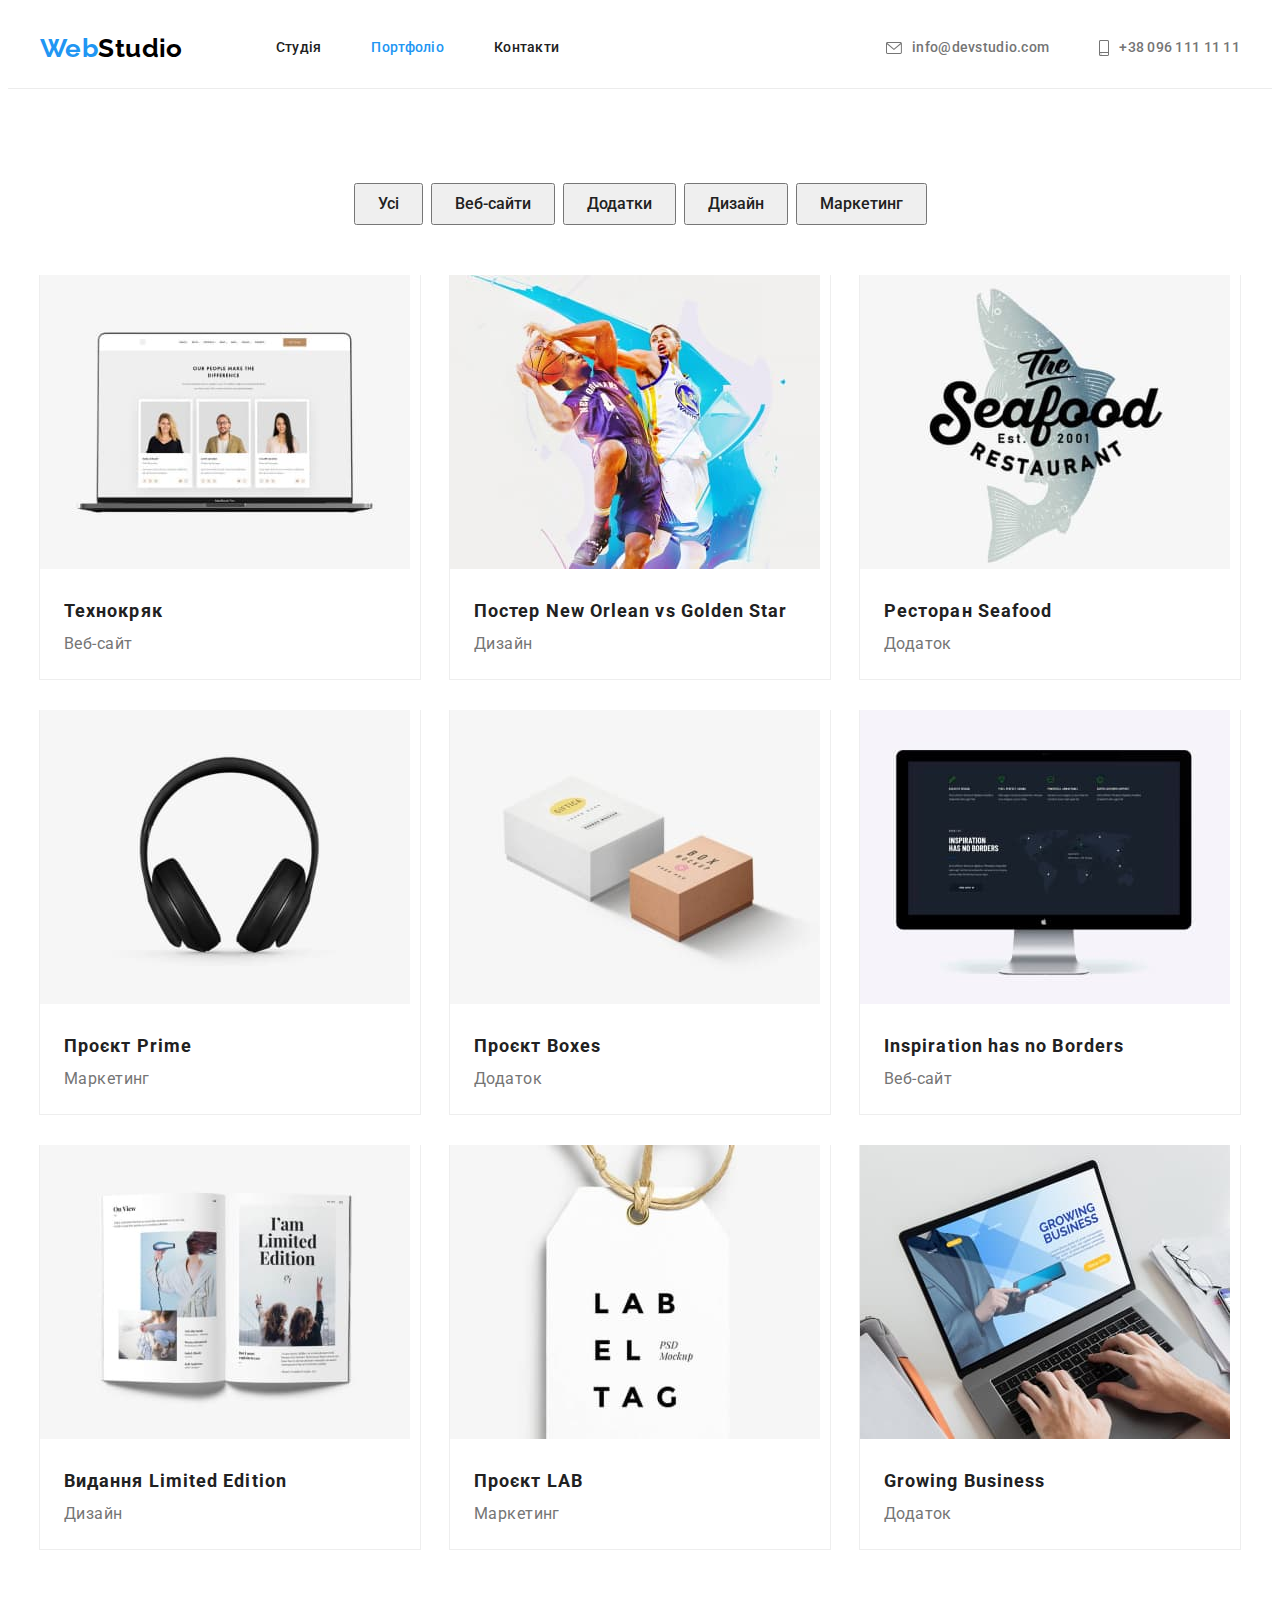
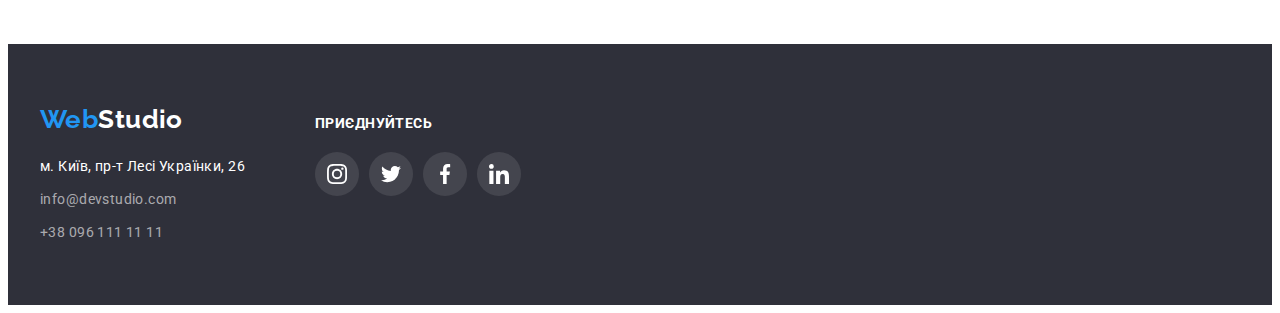
==== portfolio.html @ 62aad078 "Initial commit" ====
<!DOCTYPE html>
<html lang="uk">
  <head>
    <meta charset="UTF-8" />
    <meta name="viewport" content="width=device-width, initial-scale=1.0" />
    <title>Document</title>
    <link
      href="https://fonts.googleapis.com/css2?family=Raleway:wght@700&family=Roboto:wght@400;500;700;900&display=swap"
      rel="stylesheet"
    />
    <link
      rel="stylesheet"
      href="https://cdnjs.cloudflare.com/ajax/libs/modern-normalize/1.1.0/modern-normalize.min.css"
      integrity="sha512-wpPYUAdjBVSE4KJnH1VR1HeZfpl1ub8YT/NKx4PuQ5NmX2tKuGu6U/JRp5y+Y8XG2tV+wKQpNHVUX03MfMFn9Q=="
      crossorigin="anonymous"
      referrerpolicy="no-referrer"
    />
    <link rel="stylesheet" href="./css/style.css" />
  </head>
  <body>
    <div class="portfolio-page">
      <!-- Header -->
      <header class="page-header">
        <div class="container header-box">
          <!-- Navigation -->
          <nav class="nav">
            <!-- logo -->
            <a class="link logo" href="index.html" lang="en"
              >Web<span class="header-studio">Studio</span></a
            >
            <!-- site-nav -->
            <ul class="site-nav list">
              <li class="item">
                <a class="link site-nav-link" href="index.html">Студія</a>
              </li>
              <li class="item">
                <a class="link site-nav-link current" href="./portfolio.html">Портфоліо</a>
              </li>
              <li class="item"><a class="link site-nav-link" href="">Контакти</a></li>
            </ul>
          </nav>

          <!-- contacts-nav -->
          <ul class="contacts-nav list">
            <li class="contact-box">
              <a class="link contacts-nav-link" href="mailto:info@devstudio.com"
                ><svg class="icon" width="16" height="12">
                  <use href="./images/symbol-defs.svg#envelope"></use>
                </svg>
                info@devstudio.com</a
              >
            </li>
            <li class="contact-box">
              <a class="link contacts-nav-link" href="tel:+380961111111">
                <svg class="icon" width="10" height="16">
                  <use href="./images/symbol-defs.svg#smartphone"></use></svg
                >+38 096 111 11 11</a
              >
            </li>
          </ul>
        </div>
      </header>

      <!-- Unique page content -->
      <main>
        <section class="section filters">
          <div class="container">
            <h2 class="section-header display-none">Фільтри</h2>

            <!-- btn-box -->
            <ul class="list btn-box">
              <li><button class="button filters-btn" type="button">Усі</button></li>
              <li><button class="button filters-btn" type="button">Веб-сайти</button></li>
              <li><button class="button filters-btn" type="button">Додатки</button></li>
              <li><button class="button filters-btn" type="button">Дизайн</button></li>
              <li><button class="button filters-btn" type="button">Маркетинг</button></li>
            </ul>

            <!-- Projects -->
            <ul class="list projects">
              <!-- Project 1-->
              <li class="project">
                <a class="link" href="">
                  <img src="./images/notebook.jpg" alt="ноутбук" width="370" height="294" />
                  <div class="project-text">
                    <h3 class="filters-header">Технокряк</h3>
                    <p class="filters-description">Веб-сайт</p>
                  </div>
                </a>
              </li>
              <!-- Project 2 -->
              <li class="project">
                <a class="link" href="">
                  <img
                    src="./images/poster-basketball.jpg"
                    alt="плакат баскетбол"
                    width="370"
                    height="294"
                  />
                  <div class="project-text">
                    <h3 class="filters-header">Постер New Orlean vs Golden Star</h3>
                    <p class="filters-description">Дизайн</p>
                  </div>
                </a>
              </li>
              <!-- Project 3 -->
              <li class="project">
                <a class="link" href="">
                  <img
                    src="./images/seadfood-restaurant.jpg"
                    alt="ресторан морепродуктів"
                    width="370"
                    height="294"
                  />
                  <div class="project-text">
                    <h3 class="filters-header">Ресторан Seafood</h3>
                    <p class="filters-description">Додаток</p>
                  </div>
                </a>
              </li>
              <!-- Project 4 -->
              <li class="project">
                <a class="link" href="">
                  <img src="./images/headphone.jpg" alt="навушники" width="370" height="294" />
                  <div class="project-text">
                    <h3 class="filters-header">Проєкт Prime</h3>
                    <p class="filters-description">Маркетинг</p>
                  </div>
                </a>
              </li>
              <!-- Project 5 -->
              <li class="project">
                <a class="link" href="">
                  <img src="./images/boxes.jpg" alt="ящики" width="370" height="294" />
                  <div class="project-text">
                    <h3 class="filters-header">Проєкт Boxes</h3>
                    <p class="filters-description">Додаток</p>
                  </div>
                </a>
              </li>
              <!-- Project 6 -->
              <li class="project">
                <a class="link" href="">
                  <img src="./images/monitor.jpg" alt="монітор" width="370" height="294" />
                  <div class="project-text">
                    <h3 class="filters-header">Inspiration has no Borders</h3>
                    <p class="filters-description">Веб-сайт</p>
                  </div>
                </a>
              </li>
              <!-- Project 7 -->
              <li class="project">
                <a class="link" href="">
                  <img
                    src="./images/openning-book.jpg"
                    alt="відкриття книги"
                    width="370"
                    height="294"
                  />
                  <div class="project-text">
                    <h3 class="filters-header">Видання Limited Edition</h3>
                    <p class="filters-description">Дизайн</p>
                  </div>
                </a>
              </li>
              <!-- Project 8 -->
              <li class="project">
                <a class="link" href="">
                  <img
                    src="./images/label-lab.jpg"
                    alt="етикеткa лабораторія"
                    width="370"
                    height="294"
                  />
                  <div class="project-text">
                    <h3 class="filters-header">Проєкт LAB</h3>
                    <p class="filters-description">Маркетинг</p>
                  </div>
                </a>
              </li>
              <!-- Project 9 -->
              <li class="project">
                <a class="link" href="">
                  <img src="./images/typing.jpg" alt="введення тексту" width="370" height="294" />
                  <div class="project-text">
                    <h3 class="filters-header">Growing Business</h3>
                    <p class="filters-description">Додаток</p>
                  </div>
                </a>
              </li>
            </ul>
          </div>
        </section>
      </main>
      <!-- Footer -->
      <footer class="footer">
        <div class="container">
          <div class="footer-box">
            <div class="address-box">
              <a class="link logo" href="index.html" lang="en"
                >Web<span class="footer-studio">Studio</span></a
              >
              <address class="address">
                м. Київ, пр-т Лесі Українки, 26
                <ul class="list">
                  <li>
                    <a class="link address-link" href="mailto:info@devstudio.com"
                      >info@devstudio.com</a
                    >
                  </li>
                  <li>
                    <a class="link address-link" href="tel:+380961111111">+38 096 111 11 11</a>
                  </li>
                </ul>
              </address>
            </div>
            <div class="footer-social-box">
              <p class="text">приєднуйтесь</p>
              <ul class="footer-social-icons list">
                <li>
                  <a class="social-link" href="https://instagram.com">
                    <svg class="social-icon" width="20" height="20">
                      <use href="./images/symbol-defs.svg#instagram"></use>
                    </svg>
                  </a>
                </li>
                <li>
                  <a class="social-link" href="https://twitter.com">
                    <svg class="social-icon" width="20" height="20">
                      <use href="./images/symbol-defs.svg#twitter"></use>
                    </svg>
                  </a>
                </li>
                <li>
                  <a class="social-link" href="https://facebook.com">
                    <svg class="social-icon" width="20" height="20">
                      <use href="./images/symbol-defs.svg#facebook"></use>
                    </svg>
                  </a>
                </li>
                <li>
                  <a class="social-link" href="https://www.linkedin.com">
                    <svg class="social-icon" width="20" height="20">
                      <use href="./images/symbol-defs.svg#linked"></use>
                    </svg>
                  </a>
                </li>
              </ul>
            </div>
          </div>
        </div>
      </footer>
    </div>
  </body>
</html>
---- css/style.css ----
:root {
  --padding-container: 15px;
  --value-columns: 3;
  --offset-projects: 30px;
  --main-color: #212121;
  --secondary-color: #757575;
  --head-color: #000;
  --accent-color: #2196f3;
  --primary-white-color: #fff;
  --color-address-link: rgba(255, 255, 255, 0.6);
  --btn-active: #188ce8;
  --bgcolor-main: #f5f5f5;
  --bgcolor-secondary: #2f303a;
  --bgcolor-team: #f5f4fa;
  --outline-project: #eee;
  --border-header: #ececec;
  --color-icons: #afb1b8;
  --color-social-header: #44454e;
}

/* reset styles */
h1,
h2,
h3,
h4,
p,
ul {
  margin: 0;
  padding: 0;
}

/* common styles */
body {
  font: 400 14px/1.14 'Roboto', sans-serif;
  letter-spacing: 0.03em;
  color: var(--main-color);
  background-color: var(--primary-white-color);
}

.container {
  width: 1200px;
  margin-left: auto;
  margin-right: auto;
  padding-left: var(--padding-container);
  padding-right: var(--padding-container);
}

.section {
  padding-top: 94px;
  padding-bottom: 94px;
}

.display-none {
  display: none;
}

.button {
  cursor: pointer;
  font-family: 'Roboto', sans-serif;
}

.list {
  list-style: none;
}

.link {
  text-decoration: none;
  font-size: inherit;
  line-height: inherit;
}
.img-block {
  display: block;
}
/* -----Header ----*/
.main-page .header {
  border-bottom: 1px solid transparent;
}
.page-header {
  border-bottom: 1px solid var(--border-header);
}
.header-box {
  display: flex;
  align-items: center;
}

/* navigation */
.nav {
  display: flex;
  align-items: center;
}

/* logo */
.logo {
  color: var(--accent-color);
  font: 700 26px/1.19 'Raleway', sans-serif;
}
.nav > .logo {
  margin-right: 93px;
}
.header-studio {
  color: var(--head-color);
}

/* common links */
.site-nav-link,
.contacts-nav-link {
  display: block;
  padding-top: 32px;
  padding-bottom: 32px;
  font-weight: 500;
  letter-spacing: 0.02em;
}

/* site-nav */
.site-nav {
  display: flex;
}
/* site-nav links */
.site-nav-link {
  color: var(--main-color);
}
.site-nav-link:hover,
.site-nav-link:focus {
  color: var(--accent-color);
}
.site-nav > .item + .item {
  margin-left: 50px;
}
.site-nav-link.current {
  color: var(--accent-color);
}

/* contacts-nav */
.contacts-nav {
  display: flex;
  gap: 50px;
  margin-left: auto;
}

.contact-box {
  display: flex;
  align-items: center;
}
.contact-box > .icon {
  fill: var(--secondary-color);
}
/* contacts-nav links */
.contacts-nav-link {
  color: var(--secondary-color);
  display: flex;
  align-items: center;
}

.contacts-nav-link:hover,
.contacts-nav-link:focus,
.address-link:hover,
.address-link:focus {
  color: var(--accent-color);
}
.contacts-nav-link > .icon {
  margin-right: 10px;
  fill: currentColor;
}

/*------ Main studio------ */
/* common styles */
.section-header {
  margin-bottom: 50px;
  font-weight: 700;
  font-size: 36px;
  /* 42/36=1.166.. */
  line-height: 1.17;
  text-align: center;
}
/* poster */
.poster {
  height: 600px;
  max-width: 1600px;
  margin-left: auto;
  margin-right: auto;
  padding-top: 200px;
  padding-bottom: 200px;
  background-image: linear-gradient(to right, rgba(47, 48, 58, 0.4), rgba(47, 48, 58, 0.4)),
    url(../images/poster.jpg);
  background-repeat: no-repeat;
  text-align: center;
}
.poster-header {
  margin-bottom: 30px;
  font-weight: 900;
  font-size: 44px;
  line-height: 1.36;
  color: var(--primary-white-color);
  text-transform: uppercase;
}

.poster-btn {
  padding: 10px 32px;
  border-radius: 4px;

  font-weight: 700;
  font-size: 16px;
  line-height: 1.88;
  align-items: center;
  text-align: center;
  letter-spacing: 0.06em;
  color: var(--primary-white-color);
  background-color: var(--accent-color);
  box-shadow: 0px 4px 4px rgba(0, 0, 0, 0.15);
}
.poster-btn:active {
  background-color: var(--btn-active);
}

/* Features */

.features-box {
  display: flex;
  gap: 30px;
}
.feature-item {
  flex-basis: 270px;
}

.feature-item::before {
  content: '';
  display: block;
  height: 120px;
  margin-bottom: 30px;
  background-color: var(--bgcolor-team);
  background-repeat: no-repeat;
  background-size: contain;
  background-position: center;
  border-radius: 5px;
}
.item1::before {
  background-image: url(../images/antenna.svg);
}
.item2::before {
  background-image: url(../images/clock.svg);
}
.item3::before {
  background-image: url(../images/diagram.svg);
}
.item4::before {
  background-image: url(../images/astronaut.svg);
}

.feature-header {
  margin-bottom: 10px;
  font-weight: 700;
  font-size: inherit;
  line-height: inherit;
  text-transform: uppercase;
}
.feature-description {
  line-height: 1.71;
  color: var(--secondary-color);
}

/* Doing */
.doing {
  padding-top: 0;
}
.doing-box {
  display: flex;
  justify-content: space-between;
}

/* Team */
.team {
  line-height: 1.18;
  background-color: var(--bgcolor-team);
}
.team-box {
  display: flex;
  justify-content: space-between;
}
.team-card {
  border-radius: 1%;
  background-color: var(--primary-white-color);
  box-shadow: 1px 2px 5px -2px var(--secondary-color), -1px 2px 5px -2px var(--secondary-color);
}
.team-text {
  padding-top: 30px;
  padding-bottom: 30px;
  text-align: center;
}
.team-header {
  padding-bottom: 10px;
  font-weight: 500;
  font-size: 16px;
}

.team-description {
  font-size: 16px;
  color: var(--secondary-color);
}

.social-box {
  width: 100%;
  padding: 16px 32px 0;
  display: flex;
  align-items: center;
  gap: 10px;
  justify-content: space-between;
  color: var(--color-icons);
}
.social-link {
  width: 44px;
  height: 44px;
  display: block;
  border-radius: 50%;
  display: flex;
  justify-content: center;
  align-items: center;
  color: inherit;
}
.social-icon {
  --color2: currentColor;
}

.social-link:hover,
.social-link:focus {
  background-color: var(--accent-color);
  color: var(--primary-white-color);
}

/* Clients */

.clients-box {
  display: flex;
  justify-content: space-between;
}

.clients-item .icon {
  --color2: currentColor;
}
.client-link {
  width: 170px;
  height: 92px;
  display: flex;
  justify-content: center;
  align-items: center;
  border-radius: 4px;
  border: 1px solid var(--color-icons);
  color: var(--color-icons);
}
.client-link:hover,
.client-link:focus {
  color: var(--accent-color);
  border-color: var(--accent-color);
}

/*------ Main portfolio -------*/

/* btn-box */
.btn-box {
  display: flex;
  justify-content: center;
  gap: 8px;
  margin-bottom: 50px;
}

.filters-btn {
  padding: 6px 22px;
  font-weight: 500;
  font-size: 16px;
  line-height: 1.62;
  text-align: center;
  color: var(--main-color);
}
.filters-btn:active,
.filters-btn:hover,
.filters-btn:focus {
  color: var(--primary-white-color);
  background-color: var(--btn-active);
  box-shadow: 0 8px 8px -8px var(--secondary-color);
}
/* Projects */
.projects {
  margin-top: calc(-1 * var(--offset-projects));
  margin-left: calc(-1 * var(--offset-projects));
  display: flex;
  flex-wrap: wrap;
}

.project {
  flex-basis: calc(
    (100% - 2 * var(--padding-container) - var(--offset-projects) * (var(--value-columns) - 1)) /
      var(--value-columns)
  );
  margin-top: var(--offset-projects);
  margin-left: var(--offset-projects);

  box-shadow: 1px 0 var(--outline-project), -1px 0 var(--outline-project);
  border-bottom: 1px solid var(--outline-project);
}
.project:hover {
  box-shadow: 3px 4px 5px 1px var(--outline-project), -3px 0 5px var(--outline-project);
}

.project > img {
  display: block;
}
.project-text {
  padding: 20px 24px;
}

.filters-header {
  font-weight: 700;
  font-size: 18px;
  line-height: 2;
  letter-spacing: 0.06em;
  color: var(--main-color);
}

.filters-description {
  font-size: 16px;
  line-height: 1.88;
  color: var(--secondary-color);
}
/*------ Footer -------*/
.footer {
  padding-top: 60px;
  padding-bottom: 60px;
  background-color: var(--bgcolor-secondary);
}
.footer-box {
  display: flex;
  align-items: baseline;
}
.footer-social-box {
  margin-left: 70px;
  color: var(--primary-white-color);
}
.footer-social-box .text {
  text-transform: uppercase;
  font-weight: 700;
}
.footer-social-icons {
  margin-top: 20px;
  display: flex;
  gap: 10px;
}

.footer-social-icons .social-link {
  background-color: var(--color-social-header);
}
.footer-social-icons .social-link:hover,
.footer-social-icons .social-link:focus {
  background-color: var(--accent-color);
}
/* .footer-social-icons a:hover .social-icon,
.footer-social-icons a:focus .social-icon {
  background-color: var(--accent-color);
} */
/* logo */
.footer-studio {
  color: var(--primary-white-color);
}
/* address */
.address {
  margin-top: 20px;
  font-style: normal;
  line-height: 1.71;
  color: var(--primary-white-color);
}

.address-link {
  display: block;
  margin-top: 9px;
  color: var(--color-address-link);
}
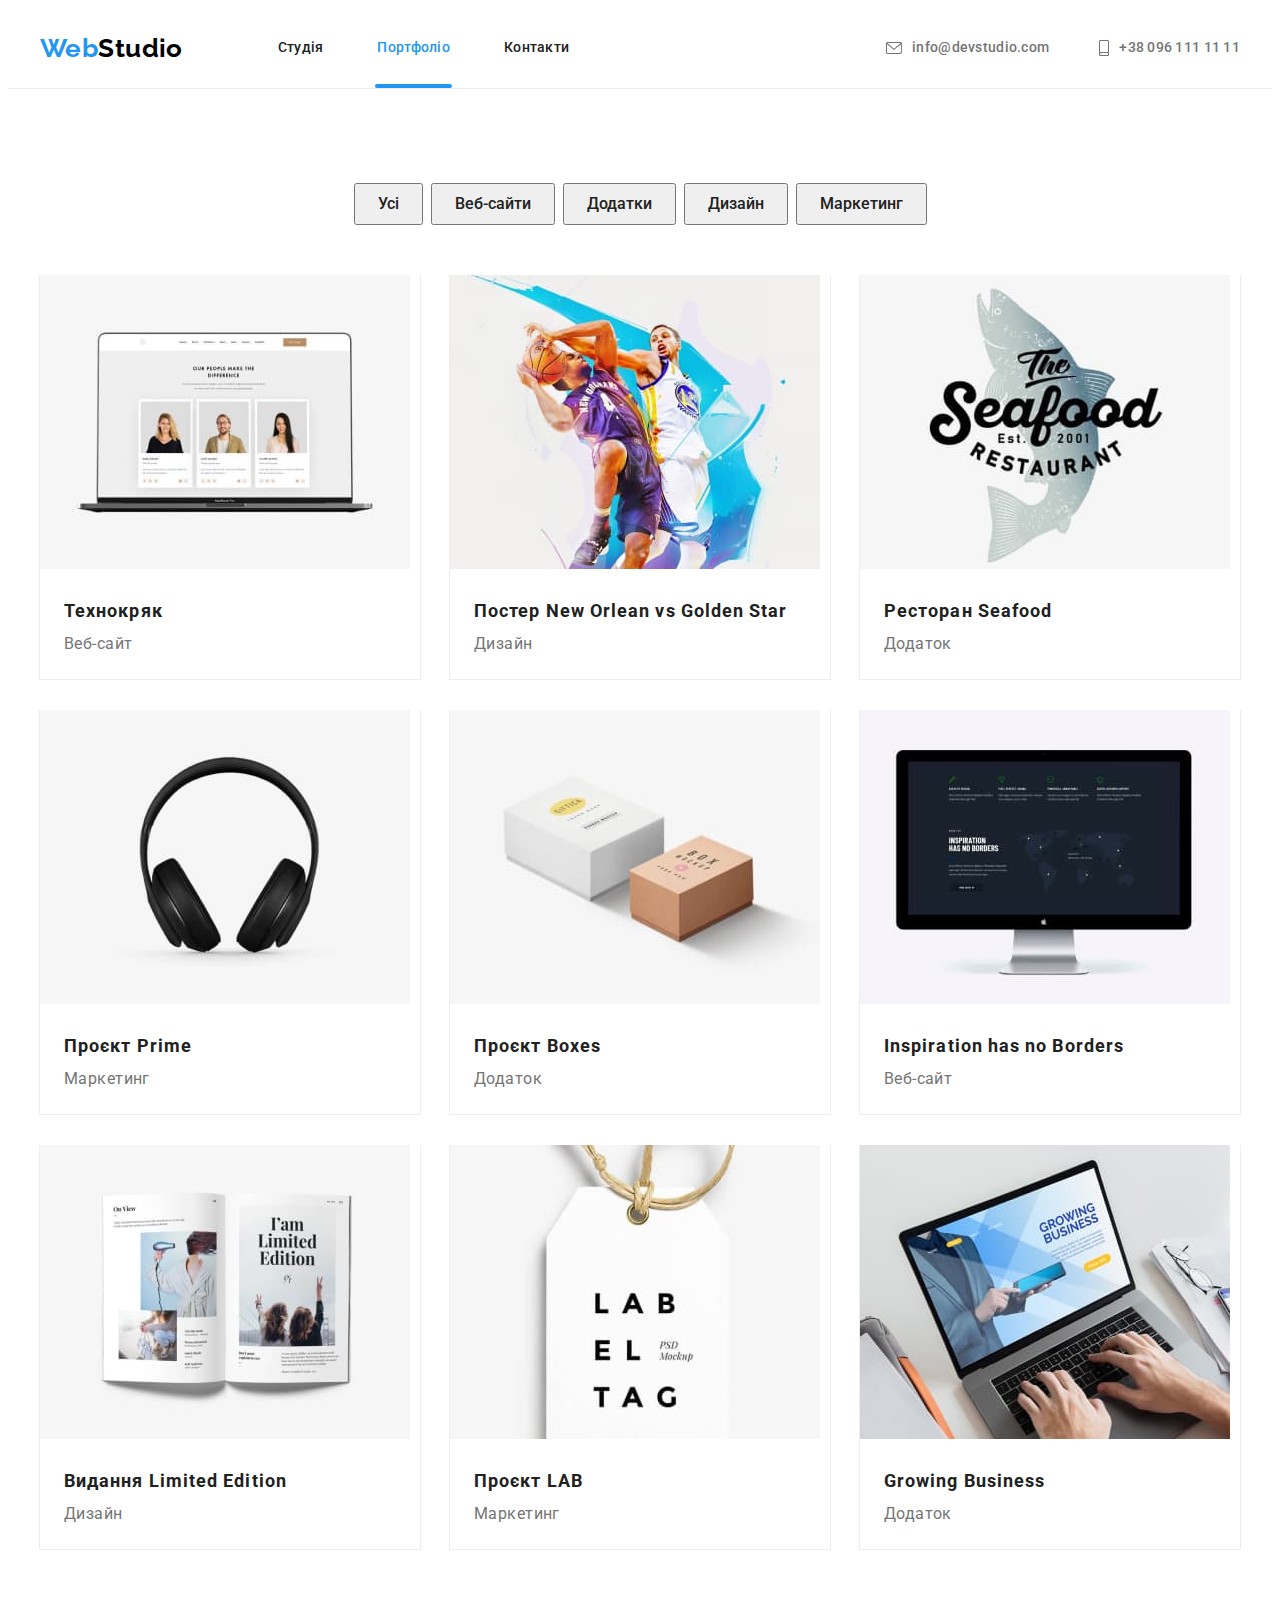
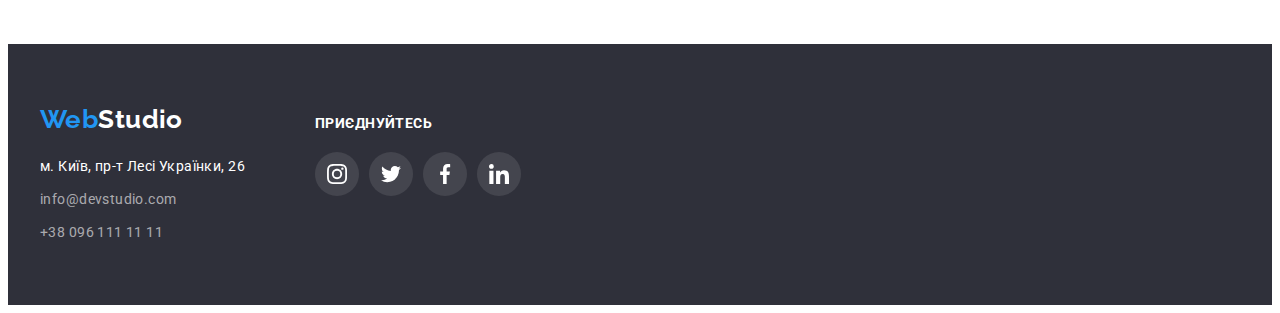
==== commit d877823b: "made an emphasis on the current tab" ====
--- a/portfolio.html
+++ b/portfolio.html
@@ -30,13 +30,13 @@
             >
             <!-- site-nav -->
             <ul class="site-nav list">
-              <li class="item">
+              <li class="site-nav-item">
                 <a class="link site-nav-link" href="index.html">Студія</a>
               </li>
-              <li class="item">
+              <li class="site-nav-item">
                 <a class="link site-nav-link current" href="./portfolio.html">Портфоліо</a>
               </li>
-              <li class="item"><a class="link site-nav-link" href="">Контакти</a></li>
+              <li class="site-nav-item"><a class="link site-nav-link" href="">Контакти</a></li>
             </ul>
           </nav>
 
--- a/css/style.css
+++ b/css/style.css
@@ -2,6 +2,7 @@
   --padding-container: 15px;
   --value-columns: 3;
   --offset-projects: 30px;
+  --transition-time: cubic-bezier(0.4, 0, 0.2, 1);
   --main-color: #212121;
   --secondary-color: #757575;
   --head-color: #000;
@@ -72,10 +73,7 @@
   display: block;
 }
 /* -----Header ----*/
-.main-page .header {
-  border-bottom: 1px solid transparent;
-}
-.page-header {
+.portfolio-page .page-header {
   border-bottom: 1px solid var(--border-header);
 }
 .header-box {
@@ -117,17 +115,34 @@
 }
 /* site-nav links */
 .site-nav-link {
+  padding-left: 2px;
+  padding-right: 2px;
   color: var(--main-color);
 }
 .site-nav-link:hover,
 .site-nav-link:focus {
   color: var(--accent-color);
 }
-.site-nav > .item + .item {
+.site-nav-item + .site-nav-item {
   margin-left: 50px;
 }
+
 .site-nav-link.current {
+  position: relative;
+  overflow: hidden;
   color: var(--accent-color);
+}
+.site-nav-link.current::after {
+  content: '';
+  width: 100%;
+  height: 4px;
+  border-radius: 2px;
+
+  position: absolute;
+  bottom: 0;
+  left: 0;
+  display: block;
+  background-color: var(--accent-color);
 }
 
 /* contacts-nav */
@@ -451,10 +466,7 @@
 .footer-social-icons .social-link:focus {
   background-color: var(--accent-color);
 }
-/* .footer-social-icons a:hover .social-icon,
-.footer-social-icons a:focus .social-icon {
-  background-color: var(--accent-color);
-} */
+
 /* logo */
 .footer-studio {
   color: var(--primary-white-color);
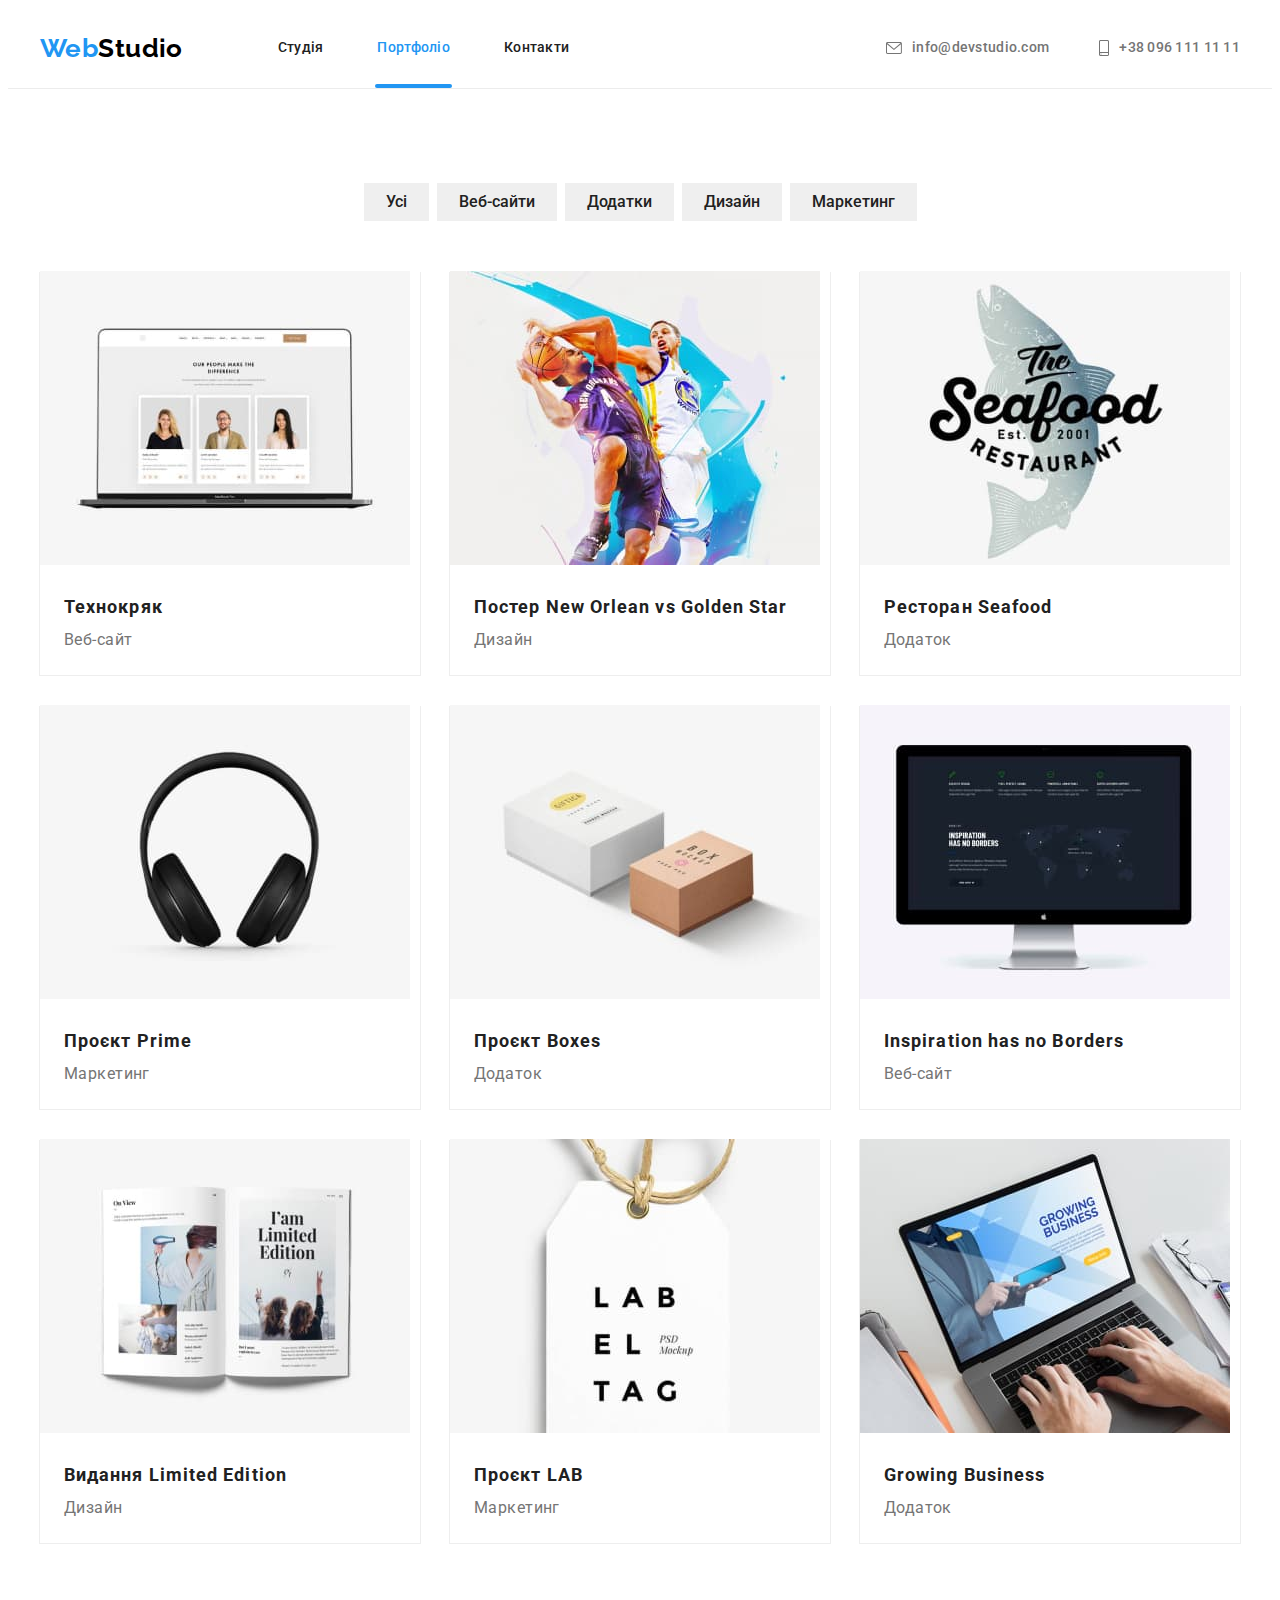
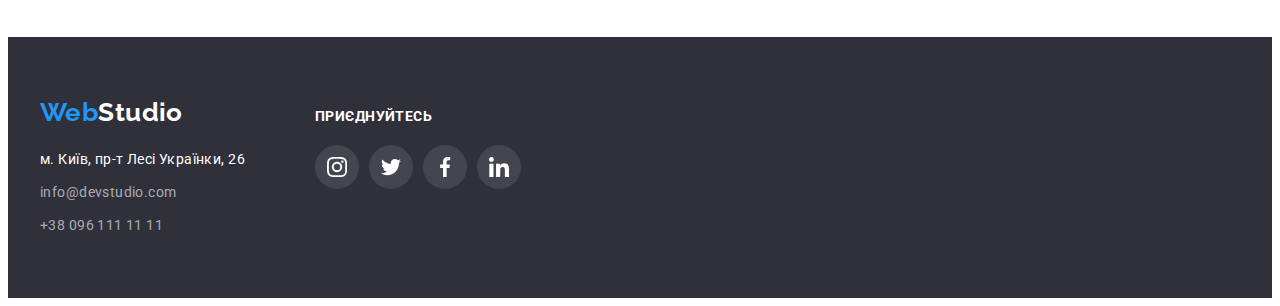
==== commit 4041b7bd: "made oveley in portfolio" ====
--- a/portfolio.html
+++ b/portfolio.html
@@ -81,7 +81,16 @@
               <!-- Project 1-->
               <li class="project">
                 <a class="link" href="">
-                  <img src="./images/notebook.jpg" alt="ноутбук" width="370" height="294" />
+                  <div class="project-tumb">
+                    <img src="./images/notebook.jpg" alt="ноутбук" width="370" height="294" />
+                    <div class="project-overley">
+                      <p>
+                        Ресурс пропонує комплексні пропозиції з різним рівнем функціоналу та
+                        сервісів. Все це дозволить відвідувачу отримати вичерпні відомості про
+                        компанію чи приватну особу.
+                      </p>
+                    </div>
+                  </div>
                   <div class="project-text">
                     <h3 class="filters-header">Технокряк</h3>
                     <p class="filters-description">Веб-сайт</p>
@@ -91,12 +100,21 @@
               <!-- Project 2 -->
               <li class="project">
                 <a class="link" href="">
-                  <img
-                    src="./images/poster-basketball.jpg"
-                    alt="плакат баскетбол"
-                    width="370"
-                    height="294"
-                  />
+                  <div class="project-tumb">
+                    <img
+                      src="./images/poster-basketball.jpg"
+                      alt="плакат баскетбол"
+                      width="370"
+                      height="294"
+                    />
+                    <div class="project-overley">
+                      <p>
+                        Ресурс пропонує комплексні пропозиції з різним рівнем функціоналу та
+                        сервісів. Все це дозволить відвідувачу отримати вичерпні відомості про
+                        компанію чи приватну особу.
+                      </p>
+                    </div>
+                  </div>
                   <div class="project-text">
                     <h3 class="filters-header">Постер New Orlean vs Golden Star</h3>
                     <p class="filters-description">Дизайн</p>
@@ -106,12 +124,21 @@
               <!-- Project 3 -->
               <li class="project">
                 <a class="link" href="">
-                  <img
-                    src="./images/seadfood-restaurant.jpg"
-                    alt="ресторан морепродуктів"
-                    width="370"
-                    height="294"
-                  />
+                  <div class="project-tumb">
+                    <img
+                      src="./images/seadfood-restaurant.jpg"
+                      alt="ресторан морепродуктів"
+                      width="370"
+                      height="294"
+                    />
+                    <div class="project-overley">
+                      <p>
+                        Ресурс пропонує комплексні пропозиції з різним рівнем функціоналу та
+                        сервісів. Все це дозволить відвідувачу отримати вичерпні відомості про
+                        компанію чи приватну особу.
+                      </p>
+                    </div>
+                  </div>
                   <div class="project-text">
                     <h3 class="filters-header">Ресторан Seafood</h3>
                     <p class="filters-description">Додаток</p>
@@ -121,7 +148,16 @@
               <!-- Project 4 -->
               <li class="project">
                 <a class="link" href="">
-                  <img src="./images/headphone.jpg" alt="навушники" width="370" height="294" />
+                  <div class="project-tumb">
+                    <img src="./images/headphone.jpg" alt="навушники" width="370" height="294" />
+                    <div class="project-overley">
+                      <p>
+                        Ресурс пропонує комплексні пропозиції з різним рівнем функціоналу та
+                        сервісів. Все це дозволить відвідувачу отримати вичерпні відомості про
+                        компанію чи приватну особу.
+                      </p>
+                    </div>
+                  </div>
                   <div class="project-text">
                     <h3 class="filters-header">Проєкт Prime</h3>
                     <p class="filters-description">Маркетинг</p>
@@ -131,7 +167,16 @@
               <!-- Project 5 -->
               <li class="project">
                 <a class="link" href="">
-                  <img src="./images/boxes.jpg" alt="ящики" width="370" height="294" />
+                  <div class="project-tumb">
+                    <img src="./images/boxes.jpg" alt="ящики" width="370" height="294" />
+                    <div class="project-overley">
+                      <p>
+                        Ресурс пропонує комплексні пропозиції з різним рівнем функціоналу та
+                        сервісів. Все це дозволить відвідувачу отримати вичерпні відомості про
+                        компанію чи приватну особу.
+                      </p>
+                    </div>
+                  </div>
                   <div class="project-text">
                     <h3 class="filters-header">Проєкт Boxes</h3>
                     <p class="filters-description">Додаток</p>
@@ -141,7 +186,16 @@
               <!-- Project 6 -->
               <li class="project">
                 <a class="link" href="">
-                  <img src="./images/monitor.jpg" alt="монітор" width="370" height="294" />
+                  <div class="project-tumb">
+                    <img src="./images/monitor.jpg" alt="монітор" width="370" height="294" />
+                    <div class="project-overley">
+                      <p>
+                        Ресурс пропонує комплексні пропозиції з різним рівнем функціоналу та
+                        сервісів. Все це дозволить відвідувачу отримати вичерпні відомості про
+                        компанію чи приватну особу.
+                      </p>
+                    </div>
+                  </div>
                   <div class="project-text">
                     <h3 class="filters-header">Inspiration has no Borders</h3>
                     <p class="filters-description">Веб-сайт</p>
@@ -151,12 +205,21 @@
               <!-- Project 7 -->
               <li class="project">
                 <a class="link" href="">
-                  <img
-                    src="./images/openning-book.jpg"
-                    alt="відкриття книги"
-                    width="370"
-                    height="294"
-                  />
+                  <div class="project-tumb">
+                    <img
+                      src="./images/openning-book.jpg"
+                      alt="відкриття книги"
+                      width="370"
+                      height="294"
+                    />
+                    <div class="project-overley">
+                      <p>
+                        Ресурс пропонує комплексні пропозиції з різним рівнем функціоналу та
+                        сервісів. Все це дозволить відвідувачу отримати вичерпні відомості про
+                        компанію чи приватну особу.
+                      </p>
+                    </div>
+                  </div>
                   <div class="project-text">
                     <h3 class="filters-header">Видання Limited Edition</h3>
                     <p class="filters-description">Дизайн</p>
@@ -166,12 +229,21 @@
               <!-- Project 8 -->
               <li class="project">
                 <a class="link" href="">
-                  <img
-                    src="./images/label-lab.jpg"
-                    alt="етикеткa лабораторія"
-                    width="370"
-                    height="294"
-                  />
+                  <div class="project-tumb">
+                    <img
+                      src="./images/label-lab.jpg"
+                      alt="етикеткa лабораторія"
+                      width="370"
+                      height="294"
+                    />
+                    <div class="project-overley">
+                      <p>
+                        Ресурс пропонує комплексні пропозиції з різним рівнем функціоналу та
+                        сервісів. Все це дозволить відвідувачу отримати вичерпні відомості про
+                        компанію чи приватну особу.
+                      </p>
+                    </div>
+                  </div>
                   <div class="project-text">
                     <h3 class="filters-header">Проєкт LAB</h3>
                     <p class="filters-description">Маркетинг</p>
@@ -181,10 +253,19 @@
               <!-- Project 9 -->
               <li class="project">
                 <a class="link" href="">
-                  <img src="./images/typing.jpg" alt="введення тексту" width="370" height="294" />
-                  <div class="project-text">
-                    <h3 class="filters-header">Growing Business</h3>
-                    <p class="filters-description">Додаток</p>
+                  <div class="project-tumb">
+                    <img src="./images/typing.jpg" alt="введення тексту" width="370" height="294" />
+                    <div class="project-overley">
+                      <p>
+                        Ресурс пропонує комплексні пропозиції з різним рівнем функціоналу та
+                        сервісів. Все це дозволить відвідувачу отримати вичерпні відомості про
+                        компанію чи приватну особу.
+                      </p>
+                    </div>
+                    <div class="project-text">
+                      <h3 class="filters-header">Growing Business</h3>
+                      <p class="filters-description">Додаток</p>
+                    </div>
                   </div>
                 </a>
               </li>
--- a/css/style.css
+++ b/css/style.css
@@ -2,7 +2,8 @@
   --padding-container: 15px;
   --value-columns: 3;
   --offset-projects: 30px;
-  --transition-time: cubic-bezier(0.4, 0, 0.2, 1);
+  --time-transition: 1000ms;
+  --function-transition: cubic-bezier(0.4, 0, 0.2, 1);
   --main-color: #212121;
   --secondary-color: #757575;
   --head-color: #000;
@@ -58,6 +59,7 @@
 .button {
   cursor: pointer;
   font-family: 'Roboto', sans-serif;
+  border: none;
 }
 
 .list {
@@ -71,6 +73,9 @@
 }
 .img-block {
   display: block;
+}
+
+.is-transition {
 }
 /* -----Header ----*/
 .portfolio-page .page-header {
@@ -118,6 +123,7 @@
   padding-left: 2px;
   padding-right: 2px;
   color: var(--main-color);
+  transition: color var(--time-transition) var(--function-transition);
 }
 .site-nav-link:hover,
 .site-nav-link:focus {
@@ -164,6 +170,7 @@
   color: var(--secondary-color);
   display: flex;
   align-items: center;
+  transition: color var(--time-transition) var(--function-transition);
 }
 
 .contacts-nav-link:hover,
@@ -320,6 +327,7 @@
   gap: 10px;
   justify-content: space-between;
   color: var(--color-icons);
+  background-color: var(--primary-white-color);
 }
 .social-link {
   width: 44px;
@@ -330,6 +338,8 @@
   justify-content: center;
   align-items: center;
   color: inherit;
+  transition: color var(--time-transition) var(--function-transition),
+    background-color var(--time-transition) var(--function-transition);
 }
 .social-icon {
   --color2: currentColor;
@@ -360,6 +370,7 @@
   border-radius: 4px;
   border: 1px solid var(--color-icons);
   color: var(--color-icons);
+  transition: color var(--time-transition) var(--function-transition);
 }
 .client-link:hover,
 .client-link:focus {
@@ -384,6 +395,10 @@
   line-height: 1.62;
   text-align: center;
   color: var(--main-color);
+  box-shadow: none;
+  transition: color var(--time-transition) var(--function-transition),
+    background-color var(--time-transition) var(--function-transition),
+    box-shadow var(--time-transition) var(--function-transition);
 }
 .filters-btn:active,
 .filters-btn:hover,
@@ -408,13 +423,35 @@
   margin-top: var(--offset-projects);
   margin-left: var(--offset-projects);
 
-  box-shadow: 1px 0 var(--outline-project), -1px 0 var(--outline-project);
-  border-bottom: 1px solid var(--outline-project);
+  box-shadow: 1px 1px var(--outline-project), -1px 1px var(--outline-project);
+  transition: box-shadow var(--time-transition) var(--function-transition);
 }
 .project:hover {
   box-shadow: 3px 4px 5px 1px var(--outline-project), -3px 0 5px var(--outline-project);
 }
 
+/* project-overley */
+.project-tumb {
+  position: relative;
+  overflow: hidden;
+}
+.project-overley {
+  position: absolute;
+  height: 100%;
+  top: 0;
+  left: 0;
+  padding: 63px 24px;
+  overflow-y: auto;
+  transform: translateY(100%);
+  transition: transform var(--time-transition) var(--function-transition);
+  font-size: 18px;
+  line-height: 1.56;
+  color: var(--primary-white-color);
+  background-color: rgba(33, 150, 243, 0.9);
+}
+.project:hover .project-overley {
+  transform: translateY(0);
+}
 .project > img {
   display: block;
 }
@@ -483,4 +520,5 @@
   display: block;
   margin-top: 9px;
   color: var(--color-address-link);
-}
+  transition: color var(--time-transition) var(--function-transition);
+}
